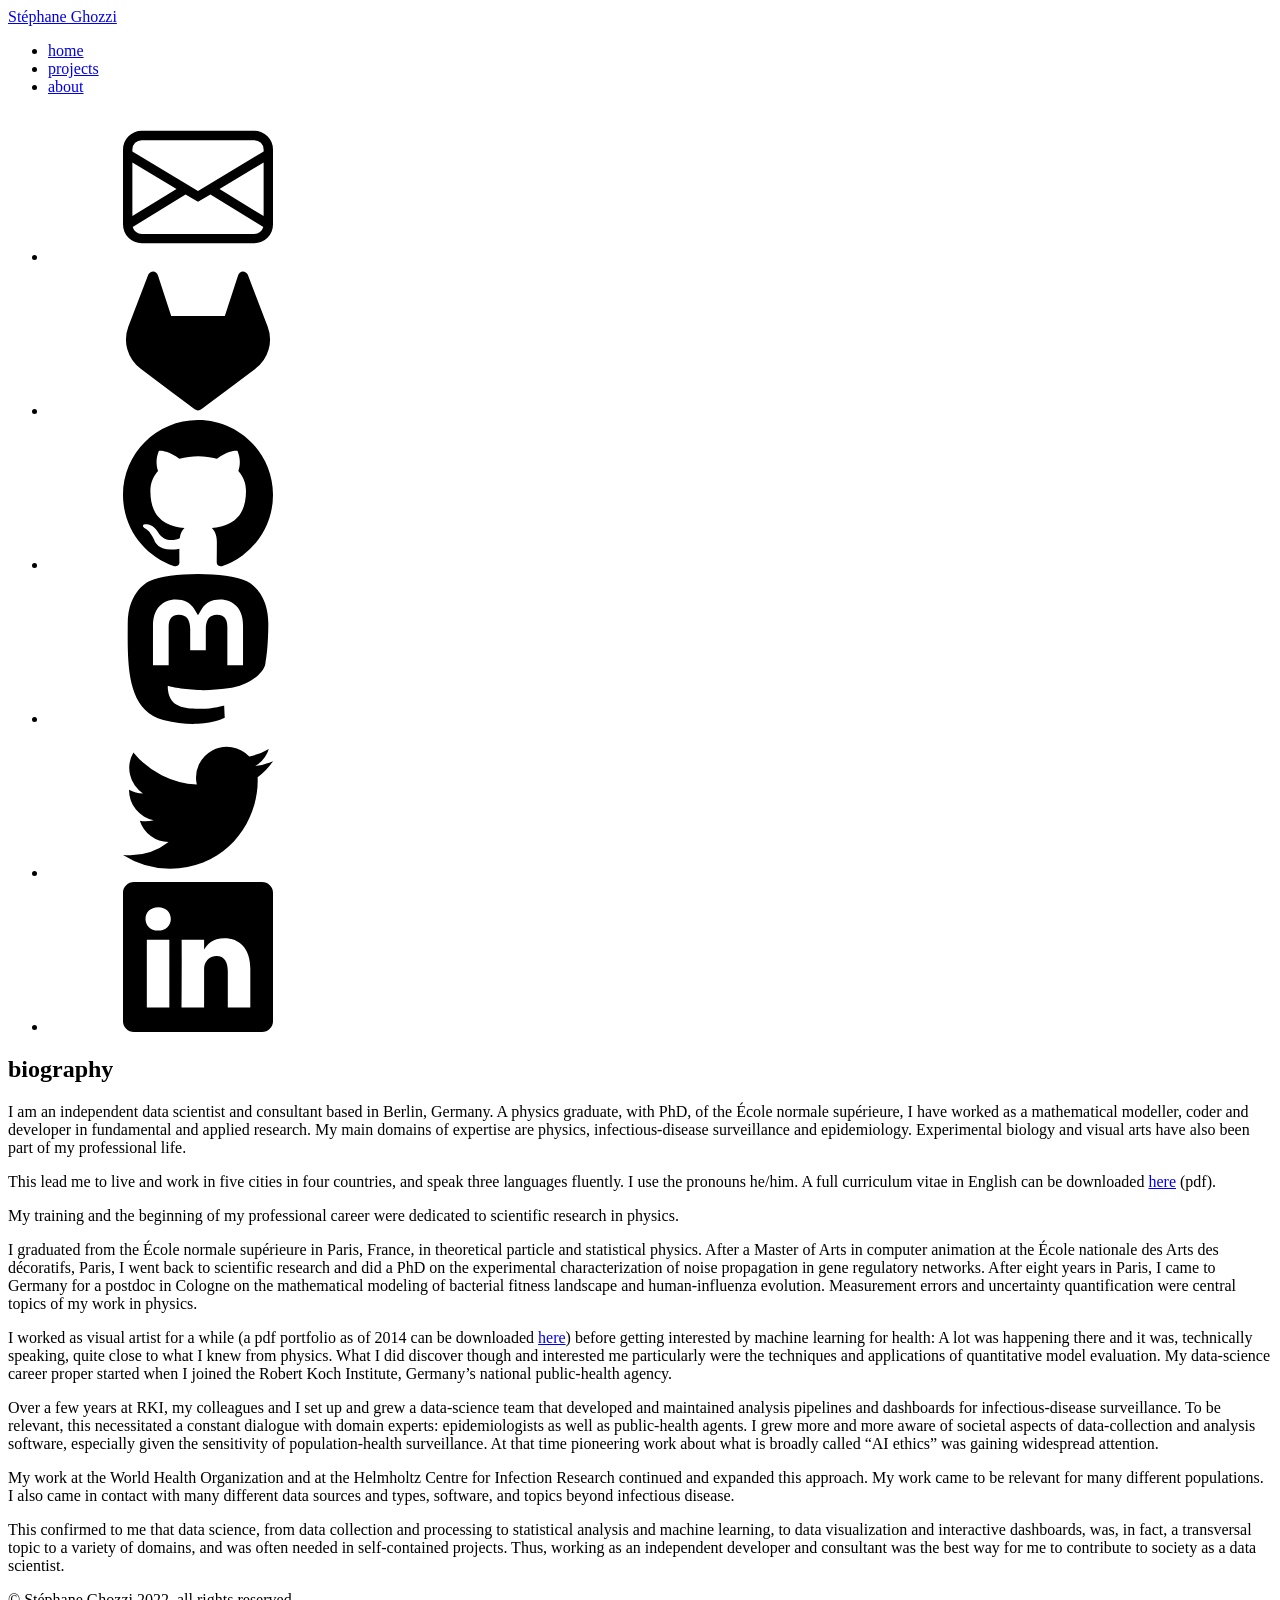
==== biography/index.html @ f8beadd4 "adds a rel to second Mastodon link for redundancy" ====
<!doctype html>
<html lang="en">

  

<head>
    <meta name="twitter:card" content="summary_large_image"/>
<meta name="twitter:image" content="https://stephaneghozzi.com/test-page/img/card.png"/>

<meta name="twitter:title" content="biography"/>
<meta name="twitter:description" content="more about me"/>


    <meta charset="utf-8">
    <meta name="viewport" content="width=device-width, initial-scale=1, shrink-to-fit=no">
    <meta name="description" content="">
    <meta http-equiv="x-ua-compatible" content="ie=edge">

    <link rel="icon" type="image/x-icon" href="/test-page/img/favicon.png">
    
    
        
        
        
        <link href="/test-page/css/styles.css" rel="stylesheet">
    

    <title>
        Stéphane Ghozzi | biography
    </title>

    

  <svg xmlns="http://www.w3.org/2000/svg" style="display: none;">

    
    <symbol id="arrow-right-link" viewBox="-5 0 21 16">
      <path fill-rule="evenodd" d="M1 8a.5.5 0 0 1 .5-.5h11.793l-3.147-3.146a.5.5 0 0 1 .708-.708l4 4a.5.5 0 0 1 0 .708l-4 4a.5.5 0 0 1-.708-.708L13.293 8.5H1.5A.5.5 0 0 1 1 8z"/>
    </symbol>

    
    <symbol id="envelope" viewBox="0 0 16 16">
      <path d="M0 4a2 2 0 0 1 2-2h12a2 2 0 0 1 2 2v8a2 2 0 0 1-2 2H2a2 2 0 0 1-2-2V4Zm2-1a1 1 0 0 0-1 1v.217l7 4.2 7-4.2V4a1 1 0 0 0-1-1H2Zm13 2.383-4.708 2.825L15 11.105V5.383Zm-.034 6.876-5.64-3.471L8 9.583l-1.326-.795-5.64 3.47A1 1 0 0 0 2 13h12a1 1 0 0 0 .966-.741ZM1 11.105l4.708-2.897L1 5.383v5.722Z"/>
    </symbol>

    
    <symbol id="github" viewBox="0 0 16 16">
      <path d="M8 0C3.58 0 0 3.58 0 8c0 3.54 2.29 6.53 5.47 7.59.4.07.55-.17.55-.38 0-.19-.01-.82-.01-1.49-2.01.37-2.53-.49-2.69-.94-.09-.23-.48-.94-.82-1.13-.28-.15-.68-.52-.01-.53.63-.01 1.08.58 1.23.82.72 1.21 1.87.87 2.33.66.07-.52.28-.87.51-1.07-1.78-.2-3.64-.89-3.64-3.95 0-.87.31-1.59.82-2.15-.08-.2-.36-1.02.08-2.12 0 0 .67-.21 2.2.82.64-.18 1.32-.27 2-.27.68 0 1.36.09 2 .27 1.53-1.04 2.2-.82 2.2-.82.44 1.1.16 1.92.08 2.12.51.56.82 1.27.82 2.15 0 3.07-1.87 3.75-3.65 3.95.29.25.54.73.54 1.48 0 1.07-.01 1.93-.01 2.2 0 .21.15.46.55.38A8.012 8.012 0 0 0 16 8c0-4.42-3.58-8-8-8z"/>
    </symbol>

    
    <symbol id="heart-fill" viewBox="0 0 16 16">
      <path fill-rule="evenodd" d="M8 1.314C12.438-3.248 23.534 4.735 8 15-7.534 4.736 3.562-3.248 8 1.314z"/>
    </symbol>

    
    <symbol id="gitlab" viewBox="90 90 200 200">
      <path d="M282.83,170.73l-.27-.69-26.14-68.22a6.81,6.81,0,0,0-2.69-3.24,7,7,0,0,0-8,.43,7,7,0,0,0-2.32,3.52l-17.65,54H154.29l-17.65-54A6.86,6.86,0,0,0,134.32,99a7,7,0,0,0-8-.43,6.87,6.87,0,0,0-2.69,3.24L97.44,170l-.26.69a48.54,48.54,0,0,0,16.1,56.1l.09.07.24.17,39.82,29.82,19.7,14.91,12,9.06a8.07,8.07,0,0,0,9.76,0l12-9.06,19.7-14.91,40.06-30,.1-.08A48.56,48.56,0,0,0,282.83,170.73Z"/>
    </symbol>

    
    <symbol id="linkedin" viewBox="0 0 16 16">
      <path d="M0 1.146C0 .513.526 0 1.175 0h13.65C15.474 0 16 .513 16 1.146v13.708c0 .633-.526 1.146-1.175 1.146H1.175C.526 16 0 15.487 0 14.854V1.146zm4.943 12.248V6.169H2.542v7.225h2.401zm-1.2-8.212c.837 0 1.358-.554 1.358-1.248-.015-.709-.52-1.248-1.342-1.248-.822 0-1.359.54-1.359 1.248 0 .694.521 1.248 1.327 1.248h.016zm4.908 8.212V9.359c0-.216.016-.432.08-.586.173-.431.568-.878 1.232-.878.869 0 1.216.662 1.216 1.634v3.865h2.401V9.25c0-2.22-1.184-3.252-2.764-3.252-1.274 0-1.845.7-2.165 1.193v.025h-.016a5.54 5.54 0 0 1 .016-.025V6.169h-2.4c.03.678 0 7.225 0 7.225h2.4z"/>
    </symbol>

    
    <symbol id="mastodon" viewBox="0 0 16 16">
      <path d="M11.19 12.195c2.016-.24 3.77-1.475 3.99-2.603.348-1.778.32-4.339.32-4.339 0-3.47-2.286-4.488-2.286-4.488C12.062.238 10.083.017 8.027 0h-.05C5.92.017 3.942.238 2.79.765c0 0-2.285 1.017-2.285 4.488l-.002.662c-.004.64-.007 1.35.011 2.091.083 3.394.626 6.74 3.78 7.57 1.454.383 2.703.463 3.709.408 1.823-.1 2.847-.647 2.847-.647l-.06-1.317s-1.303.41-2.767.36c-1.45-.05-2.98-.156-3.215-1.928a3.614 3.614 0 0 1-.033-.496s1.424.346 3.228.428c1.103.05 2.137-.064 3.188-.189zm1.613-2.47H11.13v-4.08c0-.859-.364-1.295-1.091-1.295-.804 0-1.207.517-1.207 1.541v2.233H7.168V5.89c0-1.024-.403-1.541-1.207-1.541-.727 0-1.091.436-1.091 1.296v4.079H3.197V5.522c0-.859.22-1.541.66-2.046.456-.505 1.052-.764 1.793-.764.856 0 1.504.328 1.933.983L8 4.39l.417-.695c.429-.655 1.077-.983 1.934-.983.74 0 1.336.259 1.791.764.442.505.661 1.187.661 2.046v4.203z"/>
    </symbol>

    
    <symbol id="twitter" viewBox="0 0 16 16">
      <path d="M5.026 15c6.038 0 9.341-5.003 9.341-9.334 0-.14 0-.282-.006-.422A6.685 6.685 0 0 0 16 3.542a6.658 6.658 0 0 1-1.889.518 3.301 3.301 0 0 0 1.447-1.817 6.533 6.533 0 0 1-2.087.793A3.286 3.286 0 0 0 7.875 6.03a9.325 9.325 0 0 1-6.767-3.429 3.289 3.289 0 0 0 1.018 4.382A3.323 3.323 0 0 1 .64 6.575v.045a3.288 3.288 0 0 0 2.632 3.218 3.203 3.203 0 0 1-.865.115 3.23 3.23 0 0 1-.614-.057 3.283 3.283 0 0 0 3.067 2.277A6.588 6.588 0 0 1 .78 13.58a6.32 6.32 0 0 1-.78-.045A9.344 9.344 0 0 0 5.026 15z"/>
    </symbol>

  </svg>



  </head>



  <body class="d-flex flex-column">

    

<nav class="navbar sg-navbar sticky-top bg-white border-bottom border-4 border-dark">
            
        <a class="navbar-brand" href="/test-page">Stéphane Ghozzi</a>

        <div class="d-flex ms-auto">

            <div class="container">
                
                <ul class="nav justify-content-between">
                    
                        <li class="nav-item">
                            <a href="/test-page/#home">home</a>
                        </li>
                    
                        <li class="nav-item">
                            <a href="/test-page/#projects">projects</a>
                        </li>
                    
                        <li class="nav-item">
                            <a href="/test-page/#about">about</a>
                        </li>
                    
                </ul>

                

    <ul class="nav justify-content-end">
        
            <li class="nav-item">
                
                
                
                <a rel="me" href="mailto:hello@stephaneghozzi.com">
                    <svg class="sg-icon"><use xlink:href="#envelope"/></svg>
                </a>
            </li>
        
            <li class="nav-item">
                
                
                
                <a rel="me" href="https://gitlab.com/stephaneghozzi">
                    <svg class="sg-icon"><use xlink:href="#gitlab"/></svg>
                </a>
            </li>
        
            <li class="nav-item">
                
                
                
                <a rel="me" href="https://github.com/stephaneghozzi">
                    <svg class="sg-icon"><use xlink:href="#github"/></svg>
                </a>
            </li>
        
            <li class="nav-item">
                
                
                
                <a rel="me" href="https://fosstodon.org/@stephaneghozzi">
                    <svg class="sg-icon"><use xlink:href="#mastodon"/></svg>
                </a>
            </li>
        
            <li class="nav-item">
                
                
                
                <a rel="me" href="https://twitter.com/stephaneghozzi">
                    <svg class="sg-icon"><use xlink:href="#twitter"/></svg>
                </a>
            </li>
        
            <li class="nav-item">
                
                
                
                <a rel="me" href="https://linkedin.com/in/stephaneghozzi">
                    <svg class="sg-icon"><use xlink:href="#linkedin"/></svg>
                </a>
            </li>
        
    </ul>



            </div>

        </div>

</nav>



    

    <main>

        <div class="container sg-single-page col-md-8 offset-md-2 col-xl-6 offset-xl-3">

            <h2>biography</h2>

            <p>I am an independent data scientist and consultant based in Berlin, Germany. A physics graduate, with PhD, of the École normale supérieure, I have worked as a mathematical modeller, coder and developer in fundamental and applied research. My main domains of expertise are physics, infectious-disease surveillance and epidemiology. Experimental biology and visual arts have also been part of my professional life.</p>
<p>This lead me to live and work in five cities in four countries, and speak three languages fluently. I use the pronouns he/him. A full curriculum vitae in English can be downloaded <a href="

/test-page/docs/cv-ghozzi.pdf">here</a> (pdf).</p>
<p>My training and the beginning of my professional career were dedicated to scientific research in physics.</p>
<p>I graduated from the École normale supérieure in Paris, France, in theoretical particle and statistical physics. After a Master of Arts in computer animation at the École nationale des Arts des décoratifs, Paris, I went back to scientific research and did a PhD on the experimental characterization of noise propagation in gene regulatory networks. After eight years in Paris, I came to Germany for a postdoc in Cologne on the mathematical modeling of bacterial fitness landscape and human-influenza evolution. Measurement errors and uncertainty quantification were central topics of my work in physics.</p>
<p>I worked as visual artist for a while (a pdf portfolio as of 2014 can be downloaded <a href="

/test-page/docs/portfolio-ghozzi.pdf">here</a>) before getting interested by machine learning for health: A lot was happening there and it was, technically speaking, quite close to what I knew from physics. What I did discover though and interested me particularly were the techniques and applications of quantitative model evaluation. My data-science career proper started when I joined the Robert Koch Institute, Germany&rsquo;s national public-health agency.</p>
<p>Over a few years at RKI, my colleagues and I set up and grew a data-science team that developed and maintained analysis pipelines and dashboards for infectious-disease surveillance. To be relevant, this necessitated a constant dialogue with domain experts: epidemiologists as well as public-health agents. I grew more and more aware of societal aspects of data-collection and analysis software, especially given the sensitivity of population-health surveillance. At that time pioneering work about what is broadly called &ldquo;AI ethics&rdquo; was gaining widespread attention.</p>
<p>My work at the World Health Organization and at the Helmholtz Centre for Infection Research continued and expanded this approach. My work came to be relevant for many different populations. I also came in contact with many different data sources and types, software, and topics beyond infectious disease.</p>
<p>This confirmed to me that data science, from data collection and processing to statistical analysis and machine learning, to data visualization and interactive dashboards, was, in fact, a transversal topic to a variety of domains, and was often needed in self-contained projects. Thus, working as an independent developer and consultant was the best way for me to contribute to society as a data scientist.</p>


        </div>

    </main>
    

        
    

    <footer class="mt-auto border-top border-4 border-dark sg-footer">
        <nav class="navbar">

            
                <p>© 
Stéphane Ghozzi 
 2022, all rights reserved.</p>

            

        </nav>
    </footer>



  </body>
  
</html>
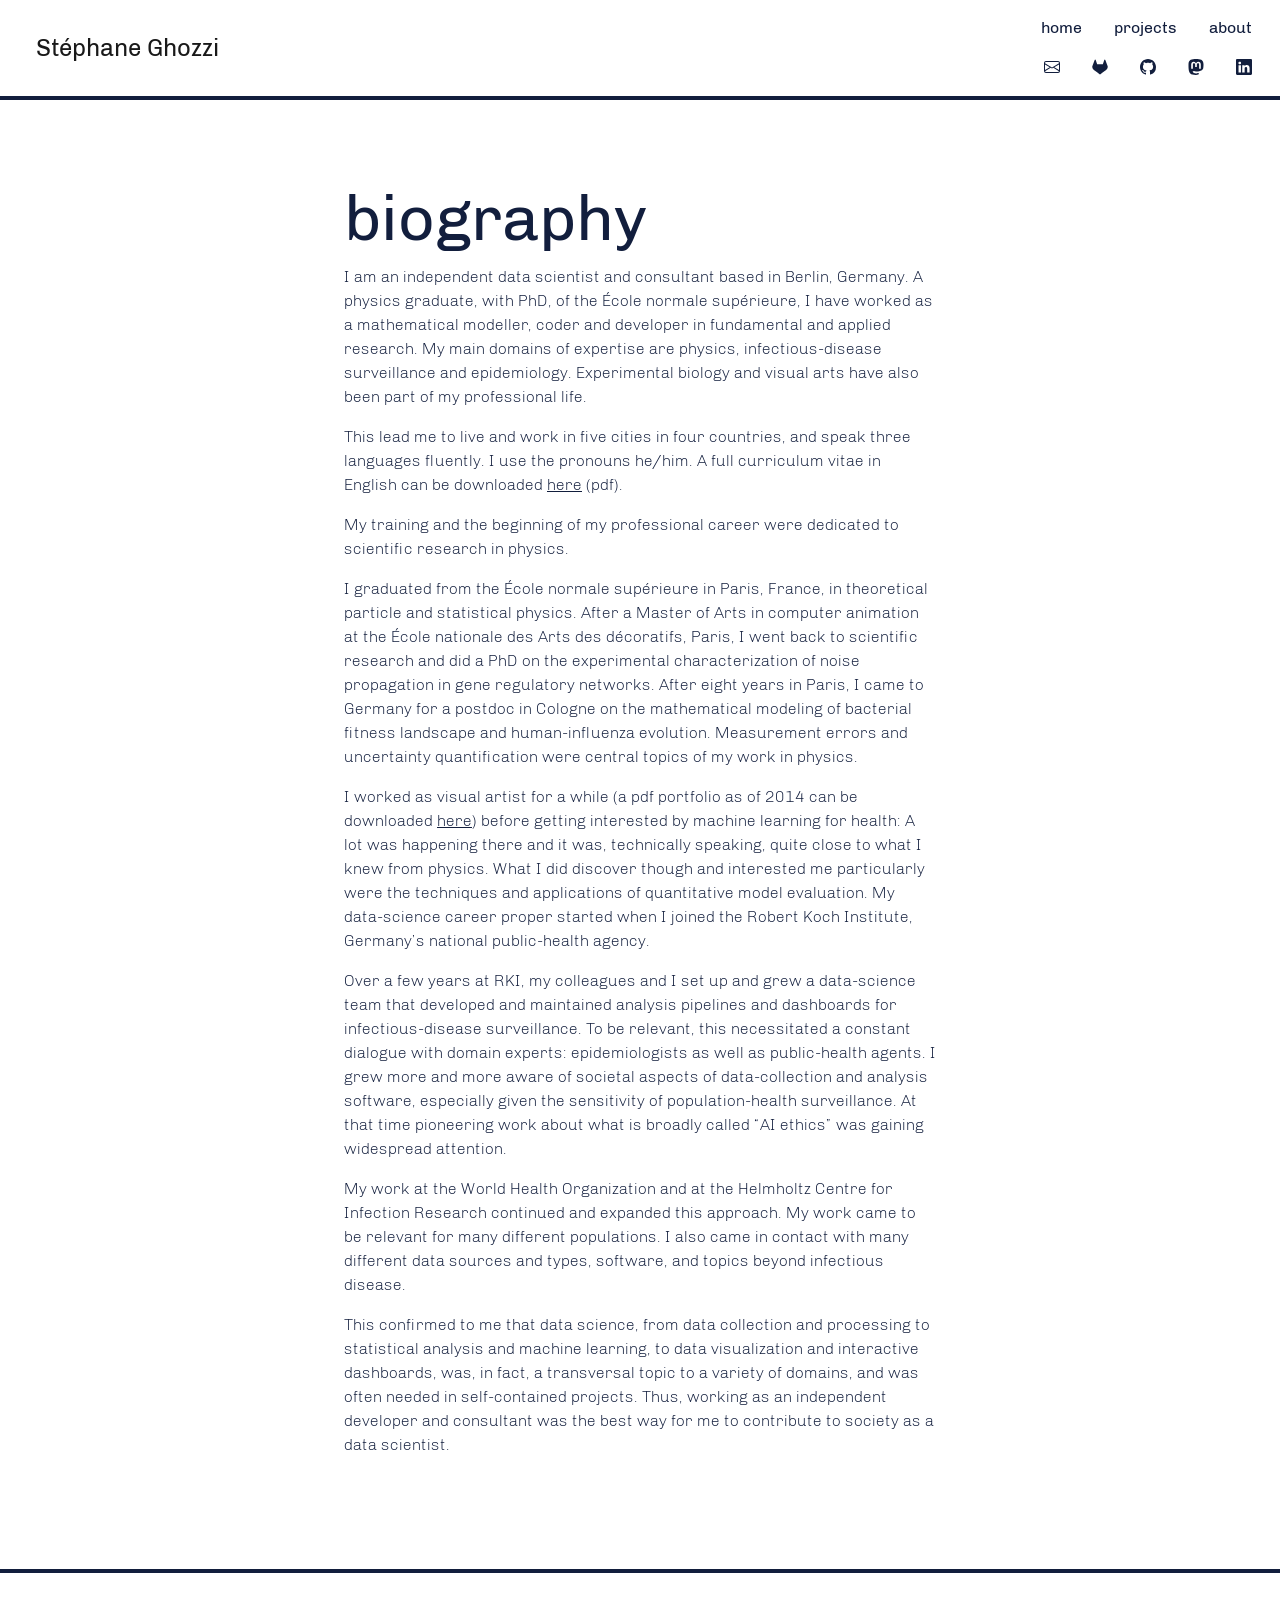
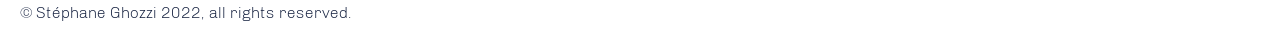
==== commit 7021a786: "removes link to Twitter" ====
--- a/biography/index.html
+++ b/biography/index.html
@@ -5,7 +5,7 @@
 
 <head>
     <meta name="twitter:card" content="summary_large_image"/>
-<meta name="twitter:image" content="https://stephaneghozzi.com/test-page/img/card.png"/>
+<meta name="twitter:image" content="https://stephaneghozzi.com/img/card.png"/>
 
 <meta name="twitter:title" content="biography"/>
 <meta name="twitter:description" content="more about me"/>
@@ -16,13 +16,13 @@
     <meta name="description" content="">
     <meta http-equiv="x-ua-compatible" content="ie=edge">
 
-    <link rel="icon" type="image/x-icon" href="/test-page/img/favicon.png">
-    
-    
-        
-        
-        
-        <link href="/test-page/css/styles.css" rel="stylesheet">
+    <link rel="icon" type="image/x-icon" href="/img/favicon.png">
+    
+    
+        
+        
+        
+        <link href="/css/styles.css" rel="stylesheet">
     
 
     <title>
@@ -87,7 +87,7 @@
 
 <nav class="navbar sg-navbar sticky-top bg-white border-bottom border-4 border-dark">
             
-        <a class="navbar-brand" href="/test-page">Stéphane Ghozzi</a>
+        <a class="navbar-brand" href="/">Stéphane Ghozzi</a>
 
         <div class="d-flex ms-auto">
 
@@ -96,15 +96,15 @@
                 <ul class="nav justify-content-between">
                     
                         <li class="nav-item">
-                            <a href="/test-page/#home">home</a>
+                            <a href="/#home">home</a>
                         </li>
                     
                         <li class="nav-item">
-                            <a href="/test-page/#projects">projects</a>
+                            <a href="/#projects">projects</a>
                         </li>
                     
                         <li class="nav-item">
-                            <a href="/test-page/#about">about</a>
+                            <a href="/#about">about</a>
                         </li>
                     
                 </ul>
@@ -153,15 +153,6 @@
                 
                 
                 
-                <a rel="me" href="https://twitter.com/stephaneghozzi">
-                    <svg class="sg-icon"><use xlink:href="#twitter"/></svg>
-                </a>
-            </li>
-        
-            <li class="nav-item">
-                
-                
-                
                 <a rel="me" href="https://linkedin.com/in/stephaneghozzi">
                     <svg class="sg-icon"><use xlink:href="#linkedin"/></svg>
                 </a>
@@ -190,12 +181,12 @@
             <p>I am an independent data scientist and consultant based in Berlin, Germany. A physics graduate, with PhD, of the École normale supérieure, I have worked as a mathematical modeller, coder and developer in fundamental and applied research. My main domains of expertise are physics, infectious-disease surveillance and epidemiology. Experimental biology and visual arts have also been part of my professional life.</p>
 <p>This lead me to live and work in five cities in four countries, and speak three languages fluently. I use the pronouns he/him. A full curriculum vitae in English can be downloaded <a href="
 
-/test-page/docs/cv-ghozzi.pdf">here</a> (pdf).</p>
+/docs/cv-ghozzi.pdf">here</a> (pdf).</p>
 <p>My training and the beginning of my professional career were dedicated to scientific research in physics.</p>
 <p>I graduated from the École normale supérieure in Paris, France, in theoretical particle and statistical physics. After a Master of Arts in computer animation at the École nationale des Arts des décoratifs, Paris, I went back to scientific research and did a PhD on the experimental characterization of noise propagation in gene regulatory networks. After eight years in Paris, I came to Germany for a postdoc in Cologne on the mathematical modeling of bacterial fitness landscape and human-influenza evolution. Measurement errors and uncertainty quantification were central topics of my work in physics.</p>
 <p>I worked as visual artist for a while (a pdf portfolio as of 2014 can be downloaded <a href="
 
-/test-page/docs/portfolio-ghozzi.pdf">here</a>) before getting interested by machine learning for health: A lot was happening there and it was, technically speaking, quite close to what I knew from physics. What I did discover though and interested me particularly were the techniques and applications of quantitative model evaluation. My data-science career proper started when I joined the Robert Koch Institute, Germany&rsquo;s national public-health agency.</p>
+/docs/portfolio-ghozzi.pdf">here</a>) before getting interested by machine learning for health: A lot was happening there and it was, technically speaking, quite close to what I knew from physics. What I did discover though and interested me particularly were the techniques and applications of quantitative model evaluation. My data-science career proper started when I joined the Robert Koch Institute, Germany&rsquo;s national public-health agency.</p>
 <p>Over a few years at RKI, my colleagues and I set up and grew a data-science team that developed and maintained analysis pipelines and dashboards for infectious-disease surveillance. To be relevant, this necessitated a constant dialogue with domain experts: epidemiologists as well as public-health agents. I grew more and more aware of societal aspects of data-collection and analysis software, especially given the sensitivity of population-health surveillance. At that time pioneering work about what is broadly called &ldquo;AI ethics&rdquo; was gaining widespread attention.</p>
 <p>My work at the World Health Organization and at the Helmholtz Centre for Infection Research continued and expanded this approach. My work came to be relevant for many different populations. I also came in contact with many different data sources and types, software, and topics beyond infectious disease.</p>
 <p>This confirmed to me that data science, from data collection and processing to statistical analysis and machine learning, to data visualization and interactive dashboards, was, in fact, a transversal topic to a variety of domains, and was often needed in self-contained projects. Thus, working as an independent developer and consultant was the best way for me to contribute to society as a data scientist.</p>
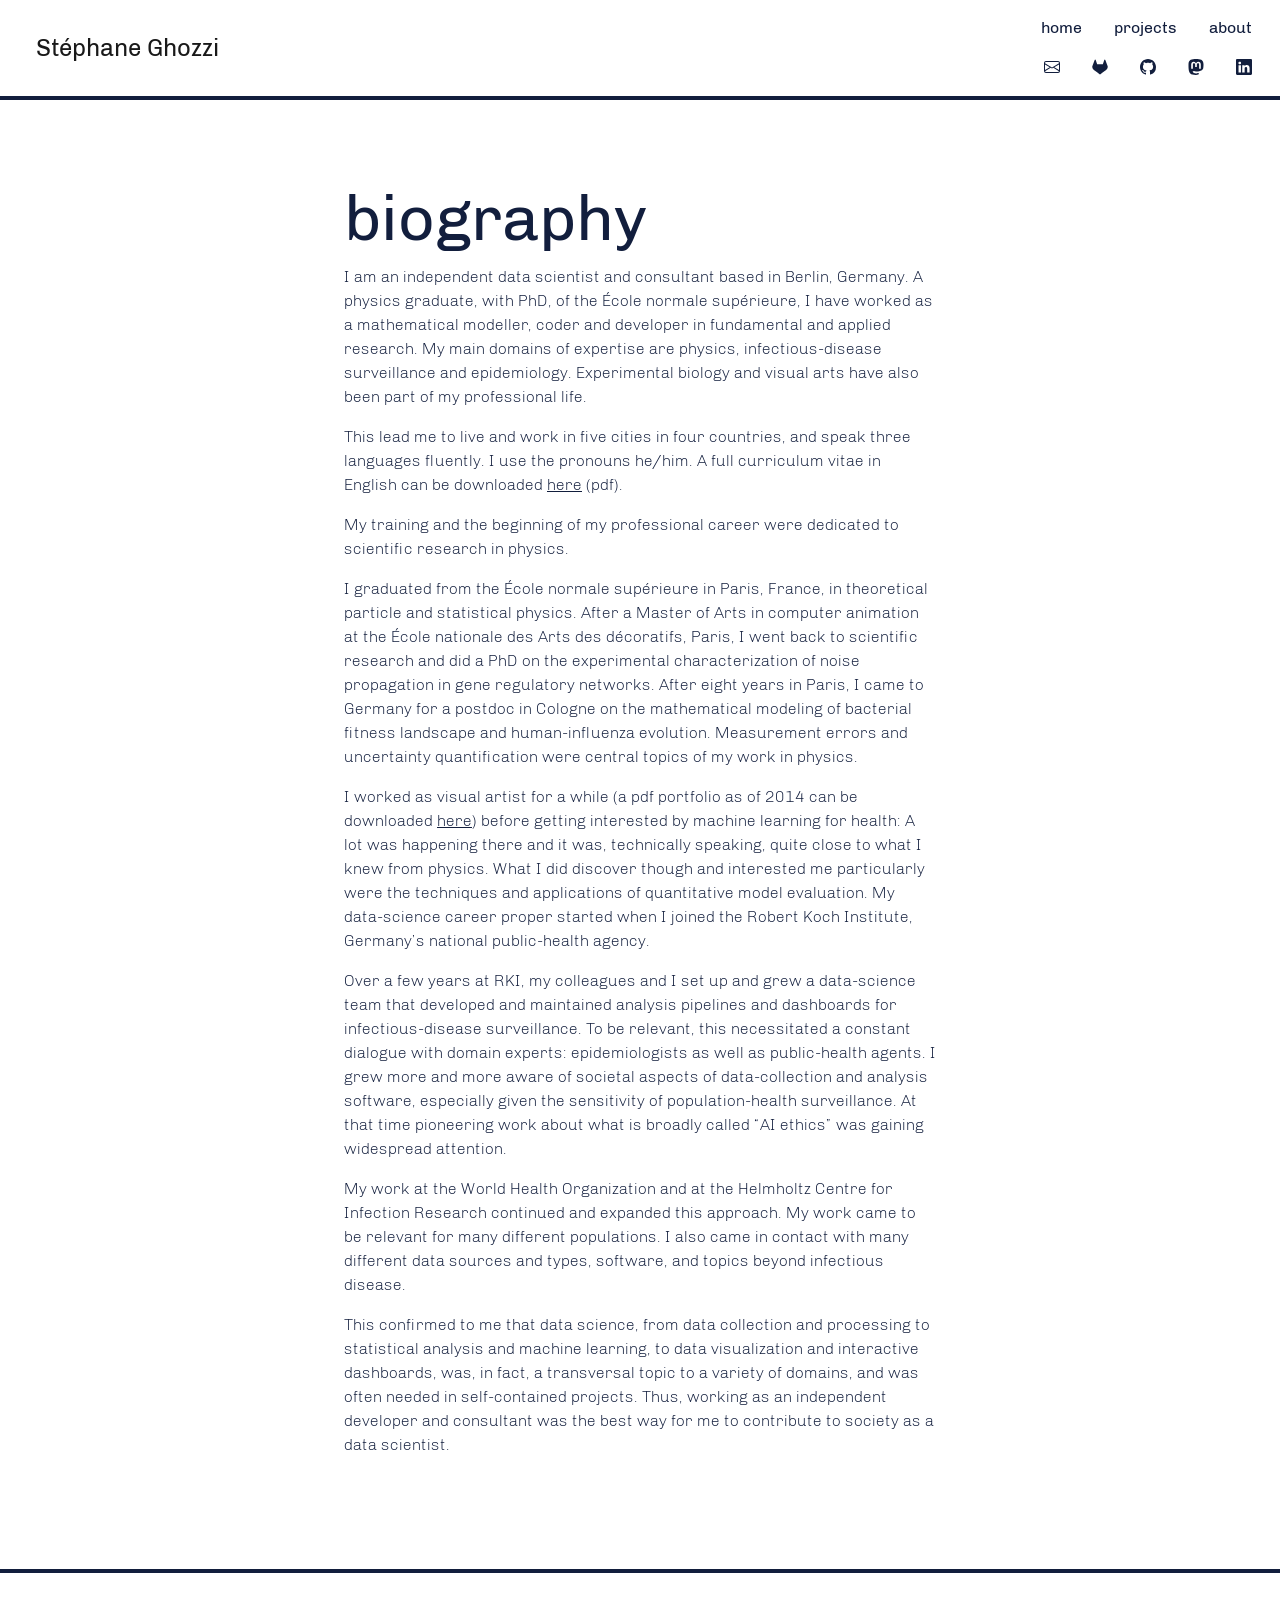
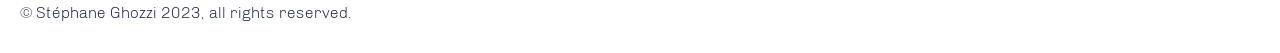
==== commit c06c763d: "updates copyright date" ====
--- a/biography/index.html
+++ b/biography/index.html
@@ -206,7 +206,7 @@
             
                 <p>© 
 Stéphane Ghozzi 
- 2022, all rights reserved.</p>
+ 2023, all rights reserved.</p>
 
             
 
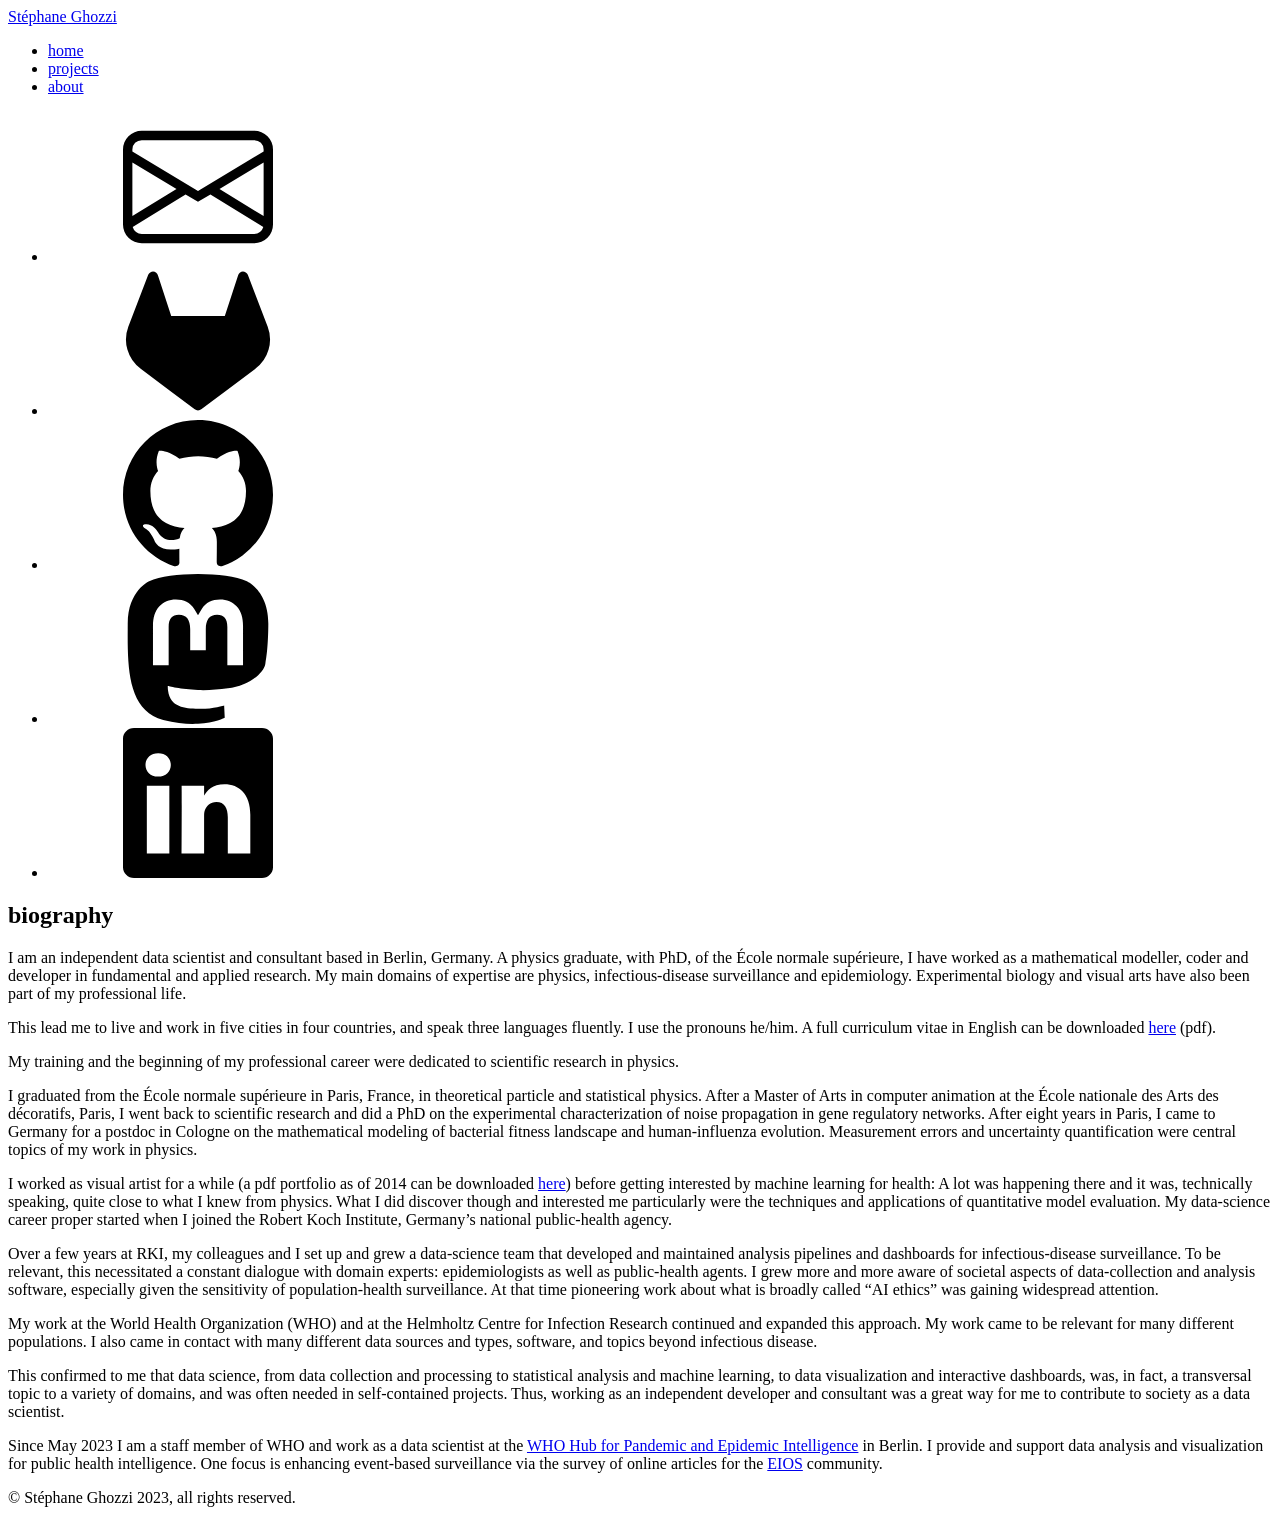
==== commit 9ad2fd3e: "new job" ====
--- a/biography/index.html
+++ b/biography/index.html
@@ -5,7 +5,7 @@
 
 <head>
     <meta name="twitter:card" content="summary_large_image"/>
-<meta name="twitter:image" content="https://stephaneghozzi.com/img/card.png"/>
+<meta name="twitter:image" content="file:///Users/orson/git/personal-website/public/img/card.png"/>
 
 <meta name="twitter:title" content="biography"/>
 <meta name="twitter:description" content="more about me"/>
@@ -16,13 +16,13 @@
     <meta name="description" content="">
     <meta http-equiv="x-ua-compatible" content="ie=edge">
 
-    <link rel="icon" type="image/x-icon" href="/img/favicon.png">
-    
-    
-        
-        
-        
-        <link href="/css/styles.css" rel="stylesheet">
+    <link rel="icon" type="image/x-icon" href="/Users/orson/git/personal-website/public/img/favicon.png">
+    
+    
+        
+        
+        
+        <link href="/Users/orson/git/personal-website/public/css/styles.css" rel="stylesheet">
     
 
     <title>
@@ -87,7 +87,7 @@
 
 <nav class="navbar sg-navbar sticky-top bg-white border-bottom border-4 border-dark">
             
-        <a class="navbar-brand" href="/">Stéphane Ghozzi</a>
+        <a class="navbar-brand" href="/Users/orson/git/personal-website/public">Stéphane Ghozzi</a>
 
         <div class="d-flex ms-auto">
 
@@ -96,15 +96,15 @@
                 <ul class="nav justify-content-between">
                     
                         <li class="nav-item">
-                            <a href="/#home">home</a>
+                            <a href="/Users/orson/git/personal-website/public/#home">home</a>
                         </li>
                     
                         <li class="nav-item">
-                            <a href="/#projects">projects</a>
+                            <a href="/Users/orson/git/personal-website/public/#projects">projects</a>
                         </li>
                     
                         <li class="nav-item">
-                            <a href="/#about">about</a>
+                            <a href="/Users/orson/git/personal-website/public/#about">about</a>
                         </li>
                     
                 </ul>
@@ -181,15 +181,16 @@
             <p>I am an independent data scientist and consultant based in Berlin, Germany. A physics graduate, with PhD, of the École normale supérieure, I have worked as a mathematical modeller, coder and developer in fundamental and applied research. My main domains of expertise are physics, infectious-disease surveillance and epidemiology. Experimental biology and visual arts have also been part of my professional life.</p>
 <p>This lead me to live and work in five cities in four countries, and speak three languages fluently. I use the pronouns he/him. A full curriculum vitae in English can be downloaded <a href="
 
-/docs/cv-ghozzi.pdf">here</a> (pdf).</p>
+/Users/orson/git/personal-website/public/docs/cv-ghozzi.pdf">here</a> (pdf).</p>
 <p>My training and the beginning of my professional career were dedicated to scientific research in physics.</p>
 <p>I graduated from the École normale supérieure in Paris, France, in theoretical particle and statistical physics. After a Master of Arts in computer animation at the École nationale des Arts des décoratifs, Paris, I went back to scientific research and did a PhD on the experimental characterization of noise propagation in gene regulatory networks. After eight years in Paris, I came to Germany for a postdoc in Cologne on the mathematical modeling of bacterial fitness landscape and human-influenza evolution. Measurement errors and uncertainty quantification were central topics of my work in physics.</p>
 <p>I worked as visual artist for a while (a pdf portfolio as of 2014 can be downloaded <a href="
 
-/docs/portfolio-ghozzi.pdf">here</a>) before getting interested by machine learning for health: A lot was happening there and it was, technically speaking, quite close to what I knew from physics. What I did discover though and interested me particularly were the techniques and applications of quantitative model evaluation. My data-science career proper started when I joined the Robert Koch Institute, Germany&rsquo;s national public-health agency.</p>
+/Users/orson/git/personal-website/public/docs/portfolio-ghozzi.pdf">here</a>) before getting interested by machine learning for health: A lot was happening there and it was, technically speaking, quite close to what I knew from physics. What I did discover though and interested me particularly were the techniques and applications of quantitative model evaluation. My data-science career proper started when I joined the Robert Koch Institute, Germany&rsquo;s national public-health agency.</p>
 <p>Over a few years at RKI, my colleagues and I set up and grew a data-science team that developed and maintained analysis pipelines and dashboards for infectious-disease surveillance. To be relevant, this necessitated a constant dialogue with domain experts: epidemiologists as well as public-health agents. I grew more and more aware of societal aspects of data-collection and analysis software, especially given the sensitivity of population-health surveillance. At that time pioneering work about what is broadly called &ldquo;AI ethics&rdquo; was gaining widespread attention.</p>
-<p>My work at the World Health Organization and at the Helmholtz Centre for Infection Research continued and expanded this approach. My work came to be relevant for many different populations. I also came in contact with many different data sources and types, software, and topics beyond infectious disease.</p>
-<p>This confirmed to me that data science, from data collection and processing to statistical analysis and machine learning, to data visualization and interactive dashboards, was, in fact, a transversal topic to a variety of domains, and was often needed in self-contained projects. Thus, working as an independent developer and consultant was the best way for me to contribute to society as a data scientist.</p>
+<p>My work at the World Health Organization (WHO) and at the Helmholtz Centre for Infection Research continued and expanded this approach. My work came to be relevant for many different populations. I also came in contact with many different data sources and types, software, and topics beyond infectious disease.</p>
+<p>This confirmed to me that data science, from data collection and processing to statistical analysis and machine learning, to data visualization and interactive dashboards, was, in fact, a transversal topic to a variety of domains, and was often needed in self-contained projects. Thus, working as an independent developer and consultant was a great way for me to contribute to society as a data scientist.</p>
+<p>Since May 2023 I am a staff member of WHO and work as a data scientist at the <a href="https://pandemichub.who.int/">WHO Hub for Pandemic and Epidemic Intelligence</a> in Berlin. I provide and support data analysis and visualization for public health intelligence. One focus is enhancing event-based surveillance via the survey of online articles for the <a href="https://www.who.int/initiatives/eios">EIOS</a> community.</p>
 
 
         </div>
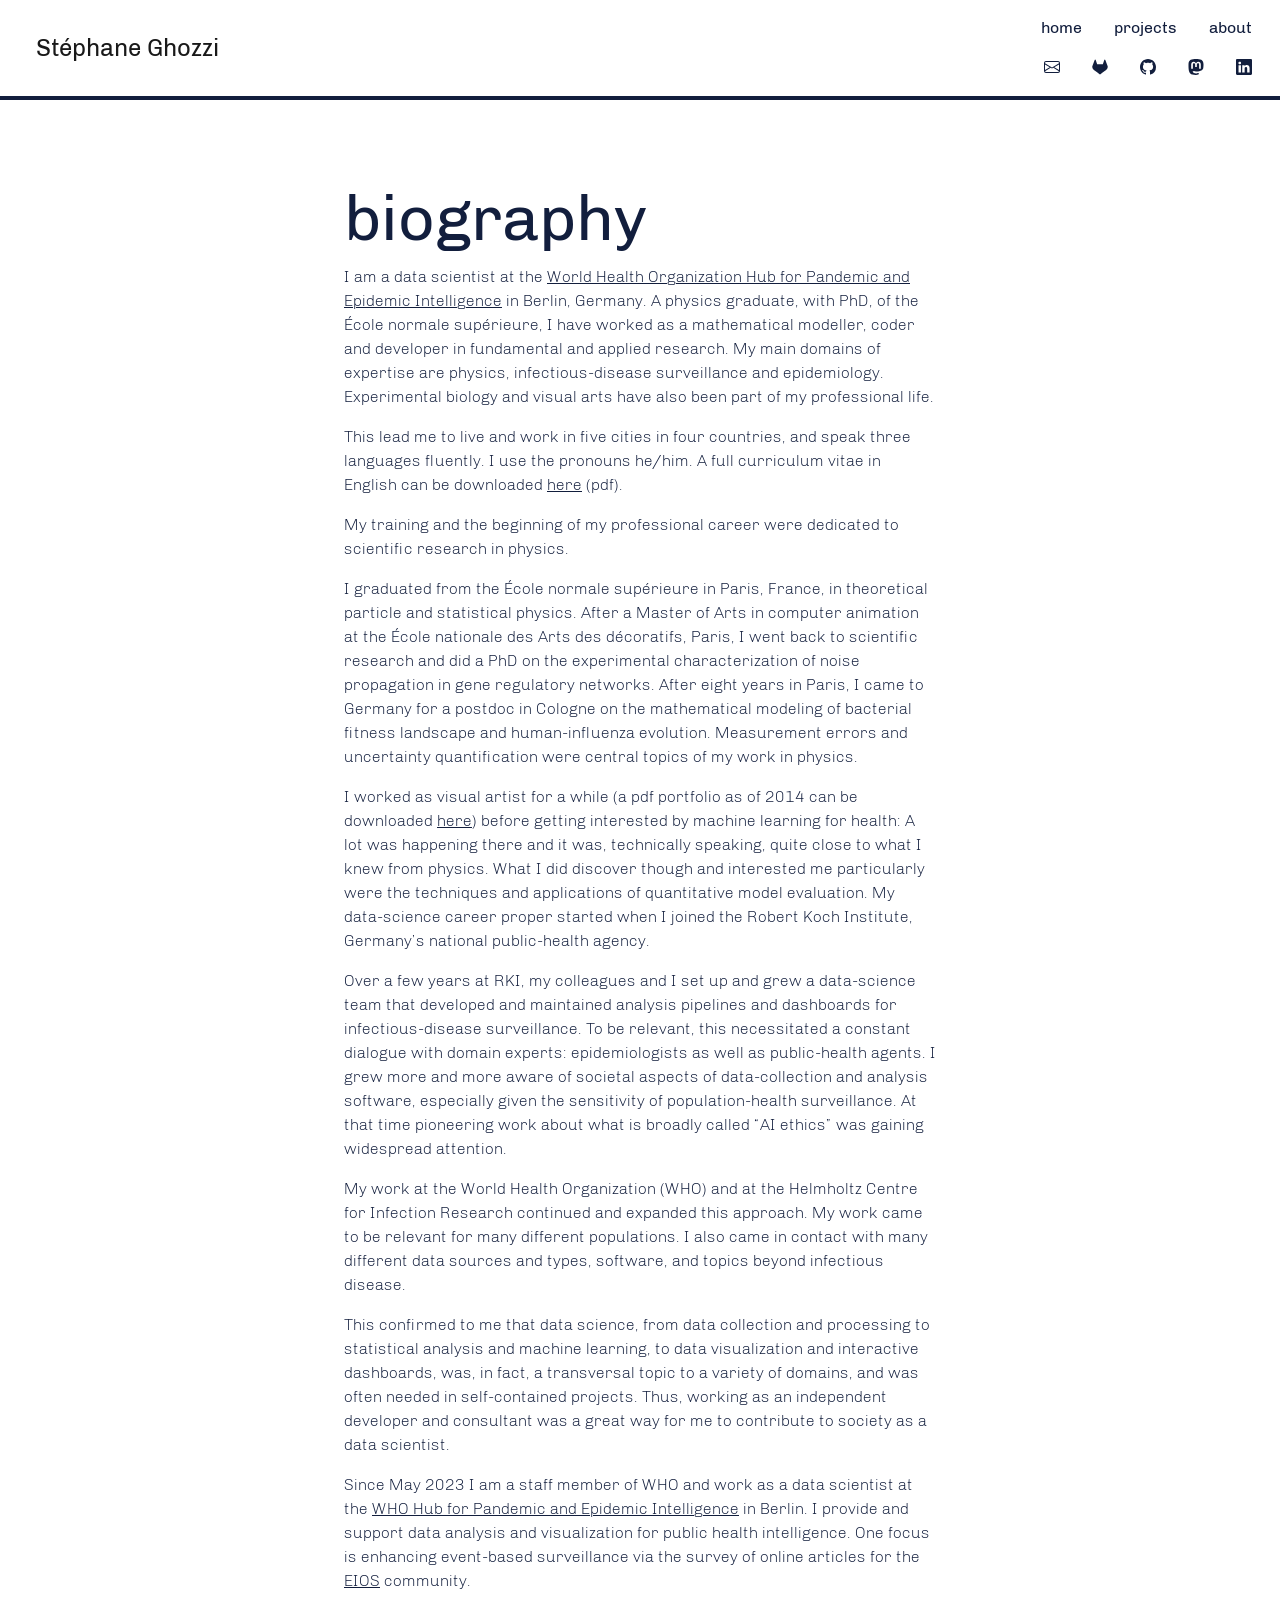
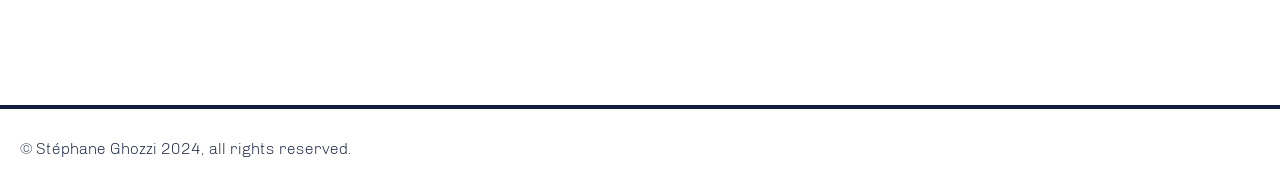
==== commit 23f323d6: "updates biography and year" ====
--- a/biography/index.html
+++ b/biography/index.html
@@ -5,7 +5,7 @@
 
 <head>
     <meta name="twitter:card" content="summary_large_image"/>
-<meta name="twitter:image" content="file:///Users/orson/git/personal-website/public/img/card.png"/>
+<meta name="twitter:image" content="https://stephaneghozzi.com/img/card.png"/>
 
 <meta name="twitter:title" content="biography"/>
 <meta name="twitter:description" content="more about me"/>
@@ -16,13 +16,13 @@
     <meta name="description" content="">
     <meta http-equiv="x-ua-compatible" content="ie=edge">
 
-    <link rel="icon" type="image/x-icon" href="/Users/orson/git/personal-website/public/img/favicon.png">
-    
-    
-        
-        
-        
-        <link href="/Users/orson/git/personal-website/public/css/styles.css" rel="stylesheet">
+    <link rel="icon" type="image/x-icon" href="/img/favicon.png">
+    
+    
+        
+        
+        
+        <link href="/css/styles.css" rel="stylesheet">
     
 
     <title>
@@ -87,7 +87,7 @@
 
 <nav class="navbar sg-navbar sticky-top bg-white border-bottom border-4 border-dark">
             
-        <a class="navbar-brand" href="/Users/orson/git/personal-website/public">Stéphane Ghozzi</a>
+        <a class="navbar-brand" href="/">Stéphane Ghozzi</a>
 
         <div class="d-flex ms-auto">
 
@@ -96,15 +96,15 @@
                 <ul class="nav justify-content-between">
                     
                         <li class="nav-item">
-                            <a href="/Users/orson/git/personal-website/public/#home">home</a>
+                            <a href="/#home">home</a>
                         </li>
                     
                         <li class="nav-item">
-                            <a href="/Users/orson/git/personal-website/public/#projects">projects</a>
+                            <a href="/#projects">projects</a>
                         </li>
                     
                         <li class="nav-item">
-                            <a href="/Users/orson/git/personal-website/public/#about">about</a>
+                            <a href="/#about">about</a>
                         </li>
                     
                 </ul>
@@ -144,7 +144,7 @@
                 
                 
                 
-                <a rel="me" href="https://fosstodon.org/@stephaneghozzi">
+                <a rel="me" href="https://mastodon.social/@stephaneghozzi">
                     <svg class="sg-icon"><use xlink:href="#mastodon"/></svg>
                 </a>
             </li>
@@ -178,15 +178,15 @@
 
             <h2>biography</h2>
 
-            <p>I am an independent data scientist and consultant based in Berlin, Germany. A physics graduate, with PhD, of the École normale supérieure, I have worked as a mathematical modeller, coder and developer in fundamental and applied research. My main domains of expertise are physics, infectious-disease surveillance and epidemiology. Experimental biology and visual arts have also been part of my professional life.</p>
+            <p>I am a data scientist at the <a href="https://pandemichub.who.int/">World Health Organization Hub for Pandemic and Epidemic Intelligence</a> in Berlin, Germany. A physics graduate, with PhD, of the École normale supérieure, I have worked as a mathematical modeller, coder and developer in fundamental and applied research. My main domains of expertise are physics, infectious-disease surveillance and epidemiology. Experimental biology and visual arts have also been part of my professional life.</p>
 <p>This lead me to live and work in five cities in four countries, and speak three languages fluently. I use the pronouns he/him. A full curriculum vitae in English can be downloaded <a href="
 
-/Users/orson/git/personal-website/public/docs/cv-ghozzi.pdf">here</a> (pdf).</p>
+/docs/cv-ghozzi.pdf">here</a> (pdf).</p>
 <p>My training and the beginning of my professional career were dedicated to scientific research in physics.</p>
 <p>I graduated from the École normale supérieure in Paris, France, in theoretical particle and statistical physics. After a Master of Arts in computer animation at the École nationale des Arts des décoratifs, Paris, I went back to scientific research and did a PhD on the experimental characterization of noise propagation in gene regulatory networks. After eight years in Paris, I came to Germany for a postdoc in Cologne on the mathematical modeling of bacterial fitness landscape and human-influenza evolution. Measurement errors and uncertainty quantification were central topics of my work in physics.</p>
 <p>I worked as visual artist for a while (a pdf portfolio as of 2014 can be downloaded <a href="
 
-/Users/orson/git/personal-website/public/docs/portfolio-ghozzi.pdf">here</a>) before getting interested by machine learning for health: A lot was happening there and it was, technically speaking, quite close to what I knew from physics. What I did discover though and interested me particularly were the techniques and applications of quantitative model evaluation. My data-science career proper started when I joined the Robert Koch Institute, Germany&rsquo;s national public-health agency.</p>
+/docs/portfolio-ghozzi.pdf">here</a>) before getting interested by machine learning for health: A lot was happening there and it was, technically speaking, quite close to what I knew from physics. What I did discover though and interested me particularly were the techniques and applications of quantitative model evaluation. My data-science career proper started when I joined the Robert Koch Institute, Germany&rsquo;s national public-health agency.</p>
 <p>Over a few years at RKI, my colleagues and I set up and grew a data-science team that developed and maintained analysis pipelines and dashboards for infectious-disease surveillance. To be relevant, this necessitated a constant dialogue with domain experts: epidemiologists as well as public-health agents. I grew more and more aware of societal aspects of data-collection and analysis software, especially given the sensitivity of population-health surveillance. At that time pioneering work about what is broadly called &ldquo;AI ethics&rdquo; was gaining widespread attention.</p>
 <p>My work at the World Health Organization (WHO) and at the Helmholtz Centre for Infection Research continued and expanded this approach. My work came to be relevant for many different populations. I also came in contact with many different data sources and types, software, and topics beyond infectious disease.</p>
 <p>This confirmed to me that data science, from data collection and processing to statistical analysis and machine learning, to data visualization and interactive dashboards, was, in fact, a transversal topic to a variety of domains, and was often needed in self-contained projects. Thus, working as an independent developer and consultant was a great way for me to contribute to society as a data scientist.</p>
@@ -207,7 +207,7 @@
             
                 <p>© 
 Stéphane Ghozzi 
- 2023, all rights reserved.</p>
+ 2024, all rights reserved.</p>
 
             
 
